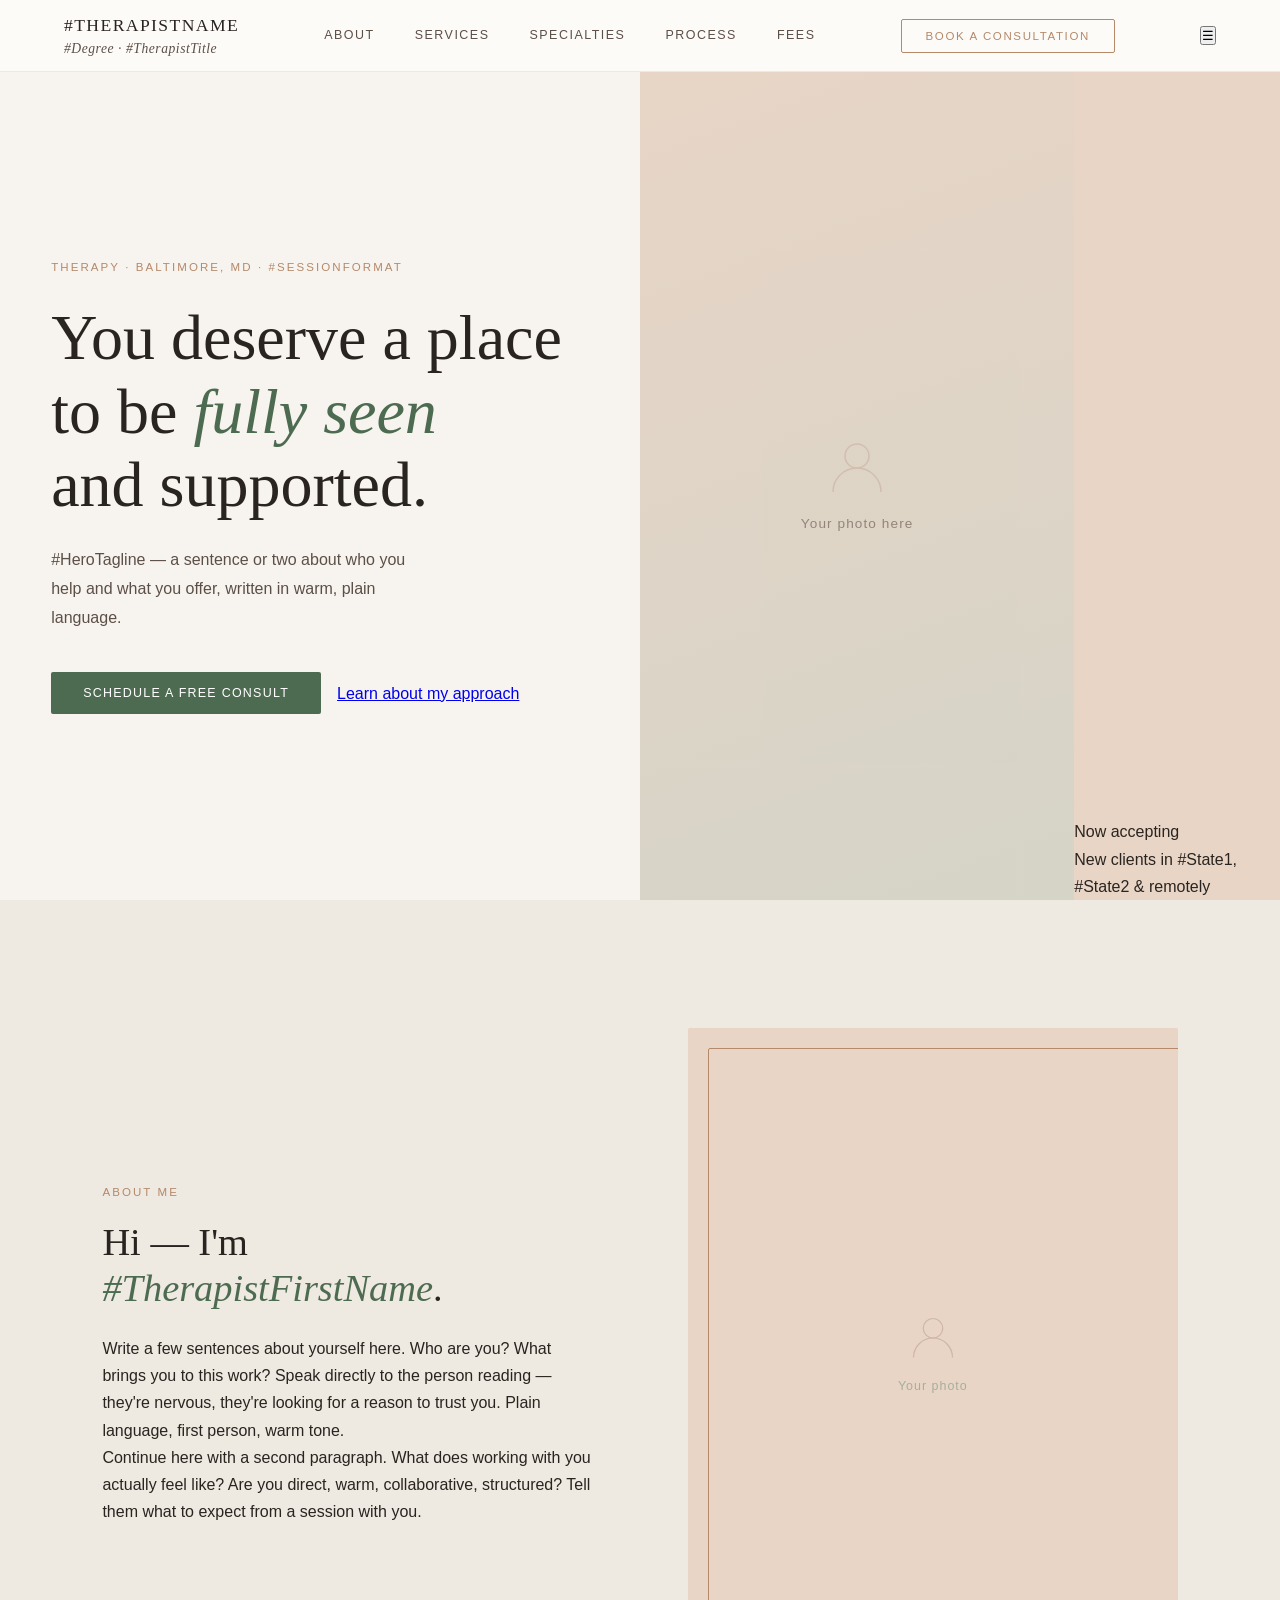
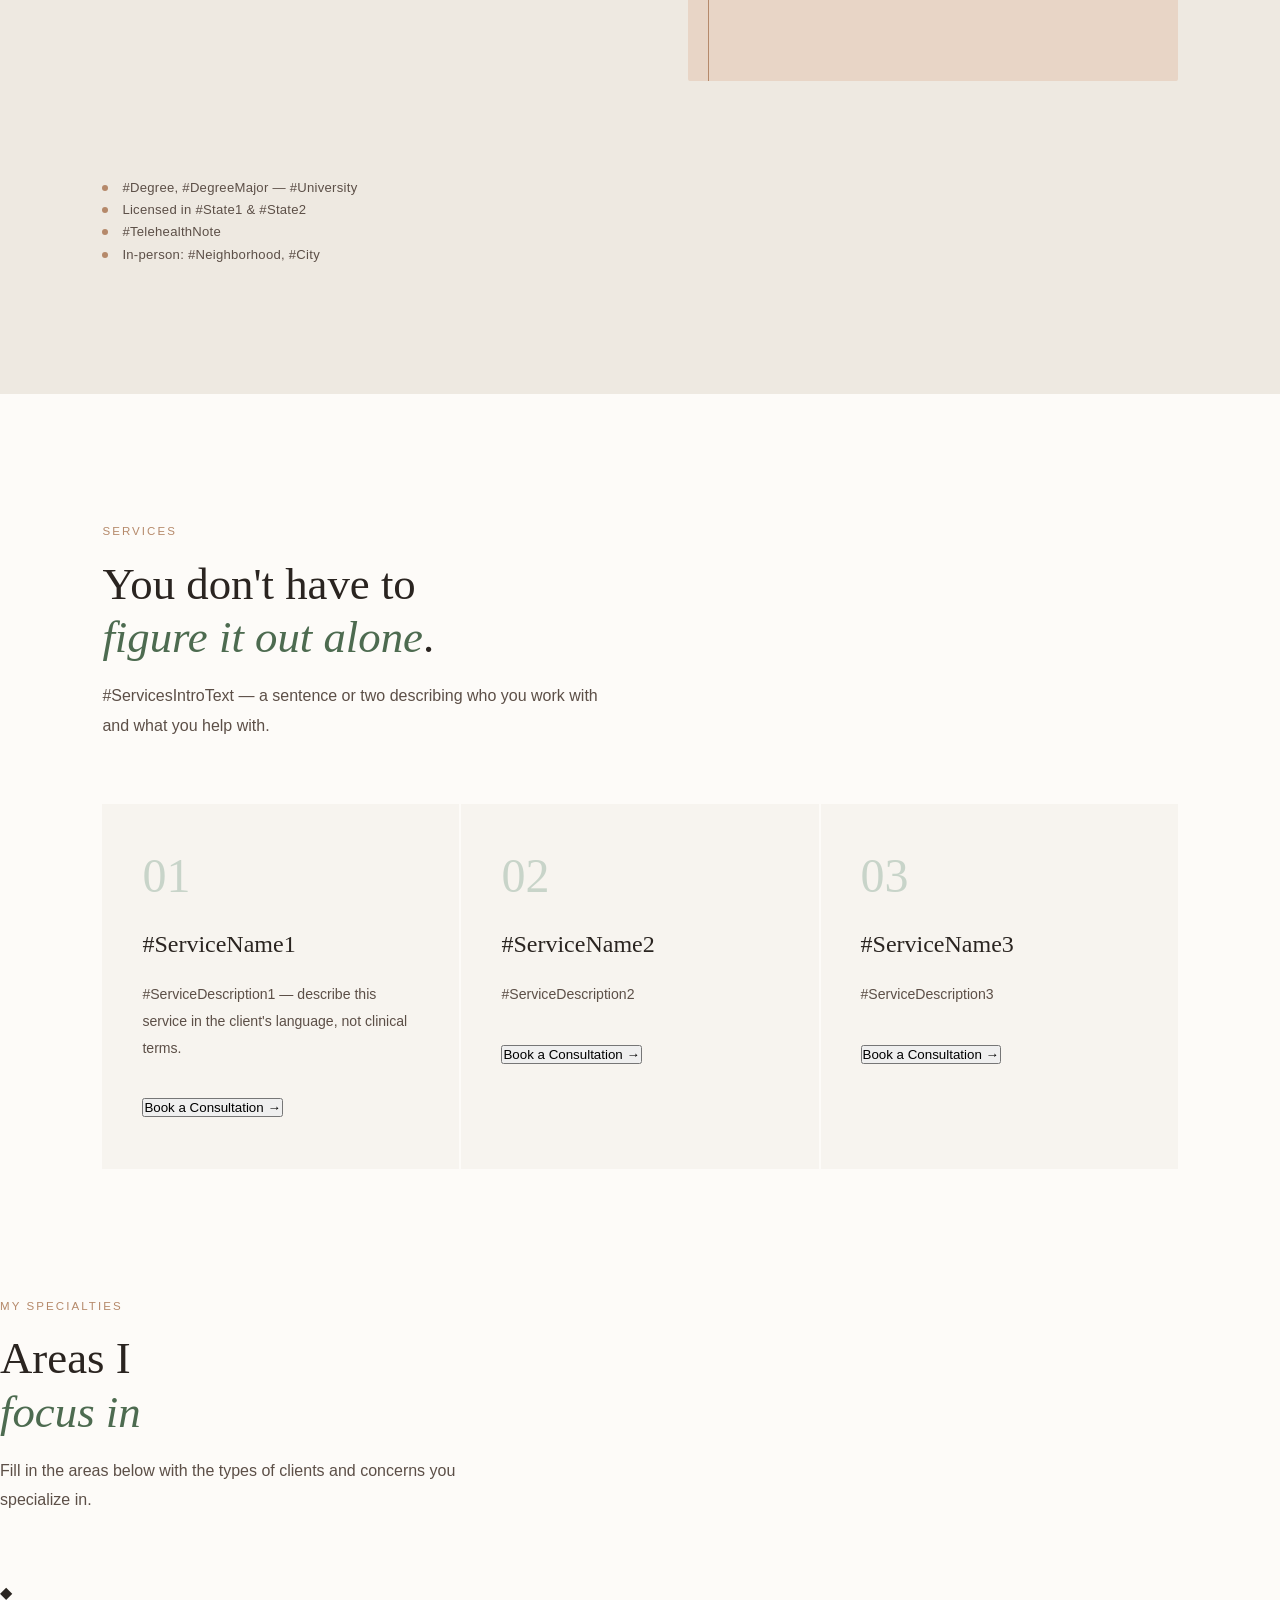
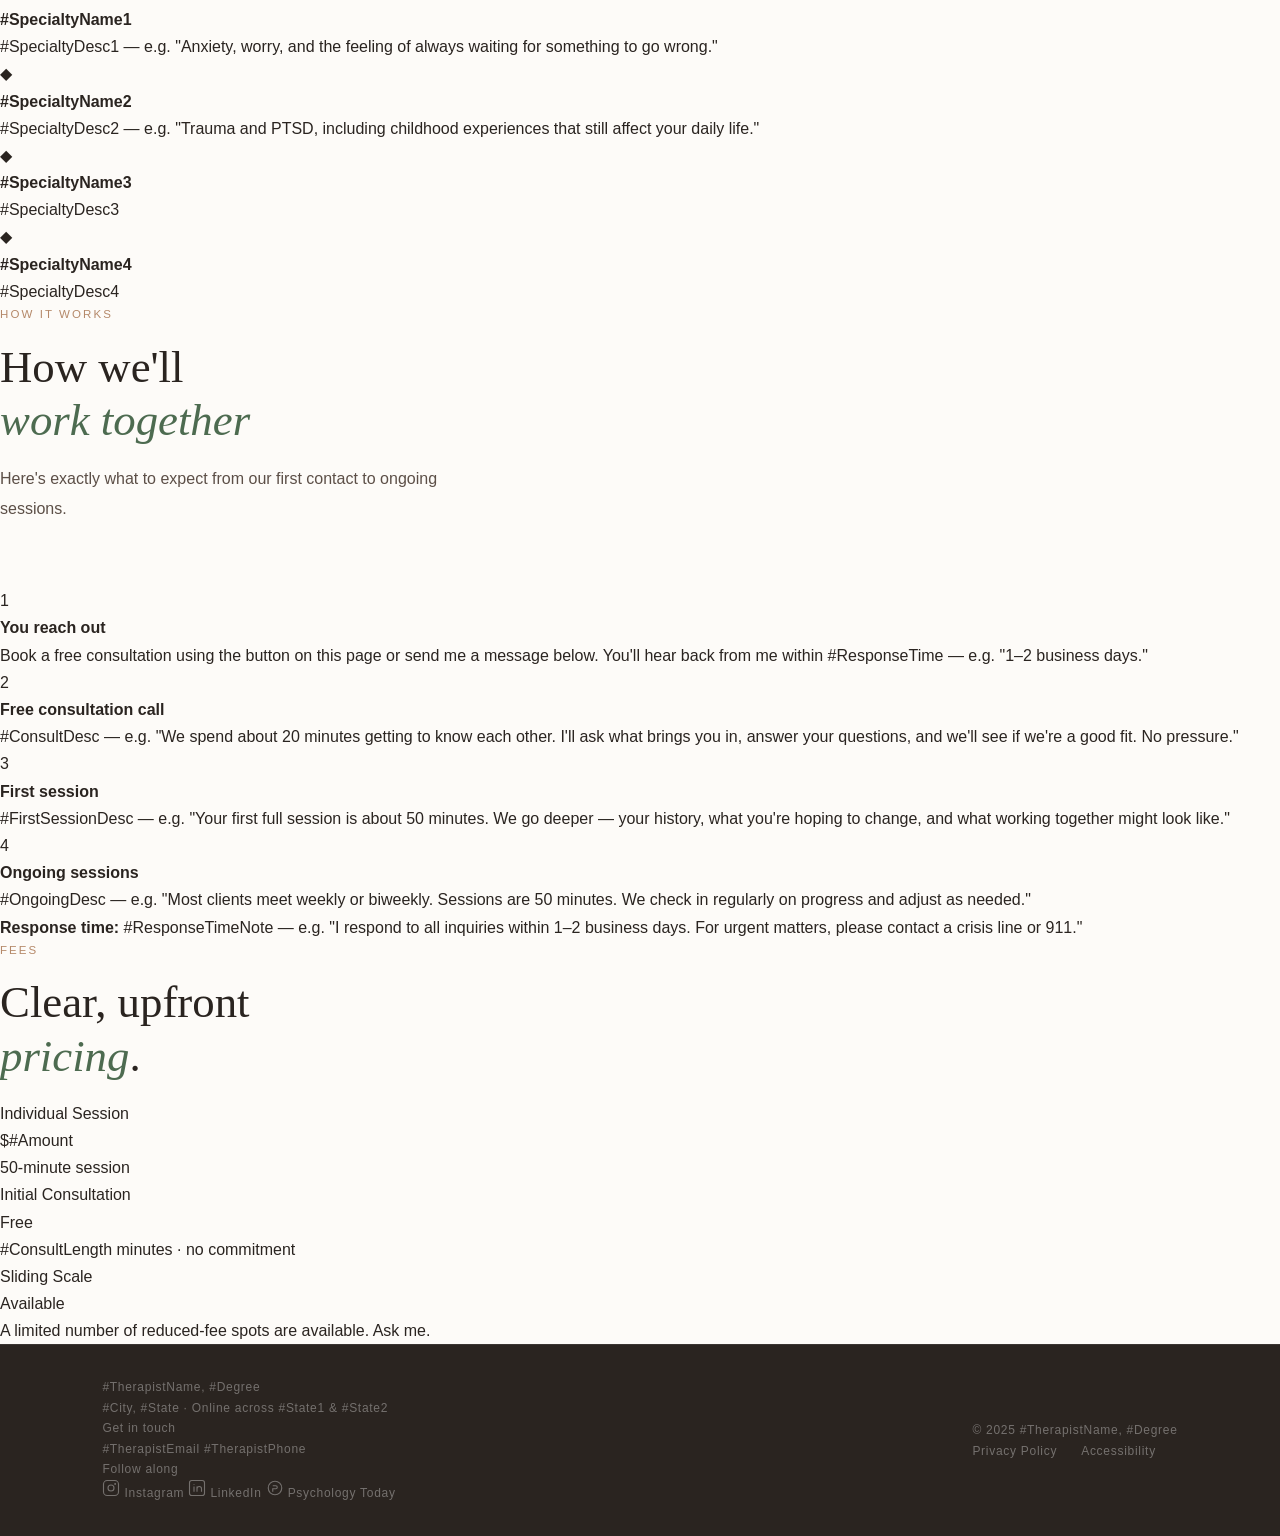
==== Donesha Barnett Web/index.html @ 7102c222 "Add files via upload" ====
<!DOCTYPE html>
<html lang="en">
<head>
  <meta charset="UTF-8">
  <meta name="viewport" content="width=device-width, initial-scale=1.0">
  <title>#TherapistName — Therapy</title>
  <link rel="preconnect" href="https://fonts.googleapis.com">
  <link rel="preconnect" href="https://fonts.gstatic.com" crossorigin>
  <link href="https://fonts.googleapis.com/css2?family=Libre+Baskerville:ital,wght@0,400;0,700;1,400&family=Outfit:wght@300;400;500&display=swap" rel="stylesheet">
  <link rel="stylesheet" href="style.css">
</head>
<body>

<!-- NAV -->
<nav id="mainNav">
  <div class="nav-logo">
    #TherapistName
    <span>#Degree · #TherapistTitle</span>
  </div>
  <ul class="nav-links">
    <li><a href="#about">About</a></li>
    <li><a href="#services">Services</a></li>
    <li><a href="#specialties">Specialties</a></li>
    <li><a href="#process">Process</a></li>
    <li><a href="#fees">Fees</a></li>
  </ul>
  <button class="nav-cta" id="navBookBtn">Book a Consultation</button>
  <button class="nav-hamburger" id="navHamburger" aria-label="Open menu">&#9776;</button>
</nav>

<!-- HERO -->
<section class="hero" id="hero">
  <div class="hero-left">
    <p class="hero-eyebrow">Therapy · Baltimore, MD · #SessionFormat</p>
    <h1 class="hero-h1">
      You deserve a place<br>
      to be <em>fully seen</em><br>
      and supported.
    </h1>
    <p class="hero-sub">
      #HeroTagline — a sentence or two about who you help and what you offer, written in warm, plain language.
    </p>
    <div class="hero-actions">
      <button class="btn-primary" id="heroBookBtn">Schedule a Free Consult</button>
      <a href="#about" class="btn-ghost">Learn about my approach</a>
    </div>
  </div>
  <div class="hero-right">
    <div class="hero-photo-placeholder">
      <svg viewBox="0 0 64 64" fill="none" xmlns="http://www.w3.org/2000/svg">
        <circle cx="32" cy="20" r="12" stroke="#A07B6A" stroke-width="1.5"/>
        <path d="M8 56c0-13.255 10.745-24 24-24s24 10.745 24 24" stroke="#A07B6A" stroke-width="1.5"/>
      </svg>
      Your photo here
    </div>
    <div class="hero-badge">
      <p class="badge-label">Now accepting</p>
      <p class="badge-text">New clients in #State1, #State2 &amp; remotely</p>
    </div>
  </div>
</section>

<!-- ABOUT ME -->
<section class="about" id="about">
  <div class="about-header">
    <p class="section-label">About Me</p>
    <h2 class="about-title">Hi — I'm <em>#TherapistFirstName</em>.</h2>
    <p class="about-intro-placeholder">
      Write a few sentences about yourself here. Who are you? What brings you to this work? Speak directly to the person reading — they're nervous, they're looking for a reason to trust you. Plain language, first person, warm tone.
    </p>
    <p class="about-intro-placeholder">
      Continue here with a second paragraph. What does working with you actually feel like? Are you direct, warm, collaborative, structured? Tell them what to expect from a session with you.
    </p>
  </div>
  <div class="about-photo">
    <div class="about-photo-inner">
      <svg width="52" height="52" viewBox="0 0 64 64" fill="none" xmlns="http://www.w3.org/2000/svg">
        <circle cx="32" cy="20" r="12" stroke="#A07B6A" stroke-width="1.5"/>
        <path d="M8 56c0-13.255 10.745-24 24-24s24 10.745 24 24" stroke="#A07B6A" stroke-width="1.5"/>
      </svg>
      Your photo
    </div>
  </div>
  <div class="about-credentials">
    <div class="credential">
      <div class="credential-dot"></div>
      <span class="credential-text">#Degree, #DegreeMajor — #University</span>
    </div>
    <div class="credential">
      <div class="credential-dot"></div>
      <span class="credential-text">Licensed in #State1 &amp; #State2</span>
    </div>
    <div class="credential">
      <div class="credential-dot"></div>
      <span class="credential-text">#TelehealthNote</span>
    </div>
    <div class="credential">
      <div class="credential-dot"></div>
      <span class="credential-text">In-person: #Neighborhood, #City</span>
    </div>
  </div>
</section>

<!-- SERVICES — with booking CTA under each -->
<section class="services" id="services">
  <div class="services-header">
    <p class="section-label">Services</p>
    <h2 class="section-title">You don't have to<br><em>figure it out alone</em>.</h2>
    <p class="section-intro">
      #ServicesIntroText — a sentence or two describing who you work with and what you help with.
    </p>
  </div>
  <div class="services-grid">
    <div class="service-card">
      <div class="service-number">01</div>
      <h3 class="service-name">#ServiceName1</h3>
      <p class="service-desc">#ServiceDescription1 — describe this service in the client's language, not clinical terms.</p>
      <button class="service-book-btn" data-booking="true">Book a Consultation →</button>
    </div>
    <div class="service-card">
      <div class="service-number">02</div>
      <h3 class="service-name">#ServiceName2</h3>
      <p class="service-desc">#ServiceDescription2</p>
      <button class="service-book-btn" data-booking="true">Book a Consultation →</button>
    </div>
    <div class="service-card">
      <div class="service-number">03</div>
      <h3 class="service-name">#ServiceName3</h3>
      <p class="service-desc">#ServiceDescription3</p>
      <button class="service-book-btn" data-booking="true">Book a Consultation →</button>
    </div>
  </div>
</section>

<!-- SPECIALTIES -->
<section class="specialties-section" id="specialties">
  <div class="specialties-header">
    <p class="section-label">My Specialties</p>
    <h2 class="section-title">Areas I<br><em>focus in</em></h2>
    <p class="section-intro">Fill in the areas below with the types of clients and concerns you specialize in.</p>
  </div>
  <div class="specialties-grid">
    <div class="specialty-card">
      <div class="specialty-icon">&#9670;</div>
      <h4 class="specialty-name">#SpecialtyName1</h4>
      <p class="specialty-desc">#SpecialtyDesc1 — e.g. "Anxiety, worry, and the feeling of always waiting for something to go wrong."</p>
    </div>
    <div class="specialty-card">
      <div class="specialty-icon">&#9670;</div>
      <h4 class="specialty-name">#SpecialtyName2</h4>
      <p class="specialty-desc">#SpecialtyDesc2 — e.g. "Trauma and PTSD, including childhood experiences that still affect your daily life."</p>
    </div>
    <div class="specialty-card">
      <div class="specialty-icon">&#9670;</div>
      <h4 class="specialty-name">#SpecialtyName3</h4>
      <p class="specialty-desc">#SpecialtyDesc3</p>
    </div>
    <div class="specialty-card">
      <div class="specialty-icon">&#9670;</div>
      <h4 class="specialty-name">#SpecialtyName4</h4>
      <p class="specialty-desc">#SpecialtyDesc4</p>
    </div>
  </div>
</section>

<!-- PROCESS / HOW SESSIONS WORK -->
<section class="process-section" id="process">
  <div class="process-header">
    <p class="section-label">How It Works</p>
    <h2 class="section-title">How we'll<br><em>work together</em></h2>
    <p class="section-intro">Here's exactly what to expect from our first contact to ongoing sessions.</p>
  </div>
  <div class="process-steps">
    <div class="process-step">
      <div class="step-number">1</div>
      <div class="step-content">
        <h4 class="step-title">You reach out</h4>
        <p class="step-desc">Book a free consultation using the button on this page or send me a message below. You'll hear back from me within #ResponseTime — e.g. "1–2 business days."</p>
      </div>
    </div>
    <div class="process-connector"></div>
    <div class="process-step">
      <div class="step-number">2</div>
      <div class="step-content">
        <h4 class="step-title">Free consultation call</h4>
        <p class="step-desc">#ConsultDesc — e.g. "We spend about 20 minutes getting to know each other. I'll ask what brings you in, answer your questions, and we'll see if we're a good fit. No pressure."</p>
      </div>
    </div>
    <div class="process-connector"></div>
    <div class="process-step">
      <div class="step-number">3</div>
      <div class="step-content">
        <h4 class="step-title">First session</h4>
        <p class="step-desc">#FirstSessionDesc — e.g. "Your first full session is about 50 minutes. We go deeper — your history, what you're hoping to change, and what working together might look like."</p>
      </div>
    </div>
    <div class="process-connector"></div>
    <div class="process-step">
      <div class="step-number">4</div>
      <div class="step-content">
        <h4 class="step-title">Ongoing sessions</h4>
        <p class="step-desc">#OngoingDesc — e.g. "Most clients meet weekly or biweekly. Sessions are 50 minutes. We check in regularly on progress and adjust as needed."</p>
      </div>
    </div>
  </div>
  <div class="process-note">
    <p><strong>Response time:</strong> #ResponseTimeNote — e.g. "I respond to all inquiries within 1–2 business days. For urgent matters, please contact a crisis line or 911."</p>
  </div>
</section>

<!-- FEES -->
<section class="fees-section" id="fees">
  <div class="fees-inner">
    <div class="fees-header">
      <p class="section-label">Fees</p>
      <h2 class="section-title">Clear, upfront<br><em>pricing</em>.</h2>
    </div>
    <div class="fees-grid">
      <div class="fee-card">
        <p class="fee-type">Individual Session</p>
        <p class="fee-price">$#Amount</p>
        <p class="fee-detail">50-minute session</p>
      </div>
      <div class="fee-card">
        <p class="fee-type">Initial Consultation</p>
        <p class="fee-price">Free</p>
        <p class="fee-detail">#ConsultLength minutes · no commitment</p>
      </div>
      <div class="fee-card">
        <p class="fee-type">Sliding Scale</p>
        <p class="fee-price">Available</p>
        <p class="fee-detail">A limited number of reduced-fee spots are available. Ask me.</p>
      </div>
    </div>
  </div>
</section>

<!-- FOOTER -->
<footer>
  <div class="footer-top">
    <div class="footer-brand">
      <p class="footer-name">#TherapistName, #Degree</p>
      <p class="footer-location">#City, #State · Online across #State1 &amp; #State2</p>
    </div>
    <div class="footer-contact">
      <p class="footer-contact-label">Get in touch</p>
      <a href="mailto:#TherapistEmail" class="footer-email">#TherapistEmail</a>
      <a href="tel:#TherapistPhone" class="footer-phone">#TherapistPhone</a>
    </div>
    <div class="footer-socials">
      <p class="footer-contact-label">Follow along</p>
      <div class="social-links">
        <a href="#" class="social-link" aria-label="Instagram">
          <!-- Instagram icon -->
          <svg width="18" height="18" viewBox="0 0 24 24" fill="none" stroke="currentColor" stroke-width="1.5">
            <rect x="2" y="2" width="20" height="20" rx="5" ry="5"/>
            <circle cx="12" cy="12" r="4"/>
            <circle cx="17.5" cy="6.5" r="0.5" fill="currentColor"/>
          </svg>
          Instagram
        </a>
        <a href="#" class="social-link" aria-label="LinkedIn">
          <!-- LinkedIn icon -->
          <svg width="18" height="18" viewBox="0 0 24 24" fill="none" stroke="currentColor" stroke-width="1.5">
            <rect x="2" y="2" width="20" height="20" rx="3"/>
            <line x1="8" y1="10" x2="8" y2="17"/>
            <line x1="8" y1="7" x2="8" y2="7.5" stroke-width="2"/>
            <path d="M12 10v7M12 13a3 3 0 0 1 6 0v4"/>
          </svg>
          LinkedIn
        </a>
        <a href="#" class="social-link" aria-label="Psychology Today">
          <svg width="18" height="18" viewBox="0 0 24 24" fill="none" stroke="currentColor" stroke-width="1.5">
            <circle cx="12" cy="12" r="9"/>
            <path d="M9 9h4a2 2 0 0 1 0 4H9v4"/>
          </svg>
          Psychology Today
        </a>
      </div>
    </div>
  </div>
  <div class="footer-bottom">
    <span>© 2025 #TherapistName, #Degree</span>
    <div class="footer-links">
      <a href="#">Privacy Policy</a>
      <a href="#">Accessibility</a>
    </div>
  </div>
</footer>

<script src="main.js"></script>
</body>
</html>
---- Donesha Barnett Web/style.css ----
/* ============================================================
   THERAPIST WEBSITE — style.css
   Linked from index.html
   ============================================================ */

*, *::before, *::after { box-sizing: border-box; margin: 0; padding: 0; }

:root {
  --cream: #F7F4EF;
  --warm-white: #FDFBF8;
  --sage: #8A9E8C;
  --sage-deep: #4D6B50;
  --mist: #C8D4C9;
  --clay: #B5896A;
  --clay-light: #E8D5C6;
  --ink: #2A2420;
  --ink-soft: #5C4F47;
  --gold: #C4973A;
  --gold-light: #EDD9A3;
  --section-bg: #EEE9E1;
}

html { scroll-behavior: smooth; }

body {
  font-family: 'DM Sans', sans-serif;
  background: var(--warm-white);
  color: var(--ink);
  font-weight: 300;
  line-height: 1.7;
}

/* ── NAV ─────────────────────────────────────────── */
nav {
  position: fixed; top: 0; width: 100%; z-index: 100;
  background: rgba(253,251,248,0.92);
  backdrop-filter: blur(8px);
  border-bottom: 1px solid rgba(180,160,140,0.2);
  padding: 0 5%;
  display: flex; align-items: center; justify-content: space-between;
  height: 72px;
}

.nav-logo {
  font-family: 'Cormorant Garamond', serif;
  font-weight: 400;
  font-size: 1.1rem;
  letter-spacing: 0.08em;
  color: var(--ink);
  text-transform: uppercase;
}

.nav-logo span {
  font-weight: 300;
  font-style: italic;
  text-transform: none;
  font-size: 0.85rem;
  letter-spacing: 0.04em;
  color: var(--ink-soft);
  display: block;
  margin-top: -4px;
}

.nav-links {
  display: flex; gap: 2.5rem; list-style: none;
  font-size: 0.78rem; letter-spacing: 0.12em; text-transform: uppercase;
}

.nav-links a { color: var(--ink-soft); text-decoration: none; transition: color 0.2s; }
.nav-links a:hover { color: var(--sage-deep); }

.nav-cta {
  background: transparent;
  border: 1px solid var(--clay);
  color: var(--clay);
  padding: 10px 24px;
  font-family: 'DM Sans', sans-serif;
  font-size: 0.72rem;
  letter-spacing: 0.14em;
  text-transform: uppercase;
  cursor: pointer;
  transition: all 0.25s;
  border-radius: 2px;
}

.nav-cta:hover { background: var(--clay); color: white; }

/* ── HERO ────────────────────────────────────────── */
.hero {
  min-height: 100vh;
  display: grid;
  grid-template-columns: 1fr 1fr;
  padding-top: 72px;
}

.hero-left {
  padding: 8% 6% 8% 8%;
  display: flex;
  flex-direction: column;
  justify-content: center;
  background: var(--cream);
}

.hero-eyebrow {
  font-size: 0.72rem;
  letter-spacing: 0.18em;
  text-transform: uppercase;
  color: var(--clay);
  margin-bottom: 1.5rem;
}

.hero-h1 {
  font-family: 'Cormorant Garamond', serif;
  font-weight: 300;
  font-size: clamp(2.8rem, 5vw, 4.2rem);
  line-height: 1.15;
  color: var(--ink);
  margin-bottom: 1.5rem;
}

.hero-h1 em { font-style: italic; color: var(--sage-deep); }

.hero-sub {
  font-size: 1rem;
  color: var(--ink-soft);
  margin-bottom: 2.5rem;
  max-width: 380px;
  line-height: 1.8;
}

.hero-actions { display: flex; gap: 1rem; align-items: center; }

.btn-primary {
  background: var(--sage-deep);
  color: white;
  padding: 14px 32px;
  border: none;
  font-family: 'DM Sans', sans-serif;
  font-size: 0.78rem;
  letter-spacing: 0.1em;
  text-transform: uppercase;
  cursor: pointer;
  border-radius: 2px;
  transition: all 0.25s;
}
.btn-primary:hover { background: var(--ink); }

.btn-secondary {
  background: transparent;
  color: var(--ink-soft);
  border: none;
  font-family: 'DM Sans', sans-serif;
  font-size: 0.78rem;
  letter-spacing: 0.06em;
  cursor: pointer;
  padding: 0;
  text-decoration: underline;
  text-underline-offset: 4px;
  text-decoration-color: var(--mist);
}

.hero-right {
  position: relative;
  background: var(--clay-light);
  overflow: hidden;
  display: flex;
  align-items: flex-end;
  justify-content: center;
}

.hero-photo-placeholder {
  width: 100%;
  height: 100%;
  background: linear-gradient(160deg, var(--clay-light) 0%, var(--mist) 100%);
  display: flex;
  align-items: center;
  justify-content: center;
  flex-direction: column;
  gap: 12px;
  color: var(--ink-soft);
  opacity: 0.6;
  font-size: 0.85rem;
  letter-spacing: 0.08em;
}

.hero-photo-placeholder svg { width: 64px; height: 64px; opacity: 0.4; }

.hero-accent {
  position: absolute;
  bottom: 40px;
  left: -20px;
  background: var(--warm-white);
  padding: 20px 28px;
  border-radius: 2px;
  box-shadow: 0 8px 32px rgba(0,0,0,0.06);
  max-width: 220px;
}

.hero-accent-label {
  font-size: 0.65rem;
  letter-spacing: 0.14em;
  text-transform: uppercase;
  color: var(--clay);
  margin-bottom: 4px;
}

.hero-accent-text {
  font-family: 'Cormorant Garamond', serif;
  font-size: 1rem;
  color: var(--ink);
  font-style: italic;
}

/* ── QUOTE BAND ──────────────────────────────────── */
.quote-band {
  background: var(--sage-deep);
  padding: 4rem 10%;
  text-align: center;
}

.quote-band blockquote {
  font-family: 'Cormorant Garamond', serif;
  font-size: clamp(1.4rem, 2.5vw, 1.9rem);
  font-weight: 300;
  font-style: italic;
  color: rgba(255,255,255,0.92);
  line-height: 1.6;
  max-width: 720px;
  margin: 0 auto 1rem;
}

.quote-band cite {
  font-family: 'DM Sans', sans-serif;
  font-size: 0.72rem;
  letter-spacing: 0.14em;
  text-transform: uppercase;
  color: var(--mist);
}

/* ── SERVICES ────────────────────────────────────── */
.services {
  padding: 8rem 8%;
  background: var(--warm-white);
}

.section-label {
  font-size: 0.72rem;
  letter-spacing: 0.18em;
  text-transform: uppercase;
  color: var(--clay);
  margin-bottom: 1rem;
}

.section-title {
  font-family: 'Cormorant Garamond', serif;
  font-weight: 300;
  font-size: clamp(2rem, 3.5vw, 3rem);
  color: var(--ink);
  margin-bottom: 1rem;
  max-width: 560px;
  line-height: 1.2;
}

.section-title em { font-style: italic; color: var(--sage-deep); }

.section-intro {
  font-size: 1rem;
  color: var(--ink-soft);
  max-width: 500px;
  margin-bottom: 4rem;
  line-height: 1.85;
}

.services-grid {
  display: grid;
  grid-template-columns: repeat(3, 1fr);
  gap: 2px;
}

.service-card {
  background: var(--cream);
  padding: 3rem 2.5rem;
  position: relative;
  transition: background 0.3s;
}

.service-card:hover { background: var(--clay-light); }

.service-number {
  font-family: 'Cormorant Garamond', serif;
  font-size: 3rem;
  font-weight: 300;
  color: var(--mist);
  line-height: 1;
  margin-bottom: 1.5rem;
}

.service-name {
  font-family: 'Cormorant Garamond', serif;
  font-size: 1.5rem;
  font-weight: 400;
  color: var(--ink);
  margin-bottom: 1rem;
}

.service-desc {
  font-size: 0.88rem;
  color: var(--ink-soft);
  line-height: 1.9;
  margin-bottom: 2rem;
}

.service-link {
  font-size: 0.72rem;
  letter-spacing: 0.12em;
  text-transform: uppercase;
  color: var(--sage-deep);
  text-decoration: none;
  border-bottom: 1px solid var(--mist);
  padding-bottom: 2px;
  transition: border-color 0.2s;
}

.service-link:hover { border-color: var(--sage-deep); }

/* ── ABOUT ───────────────────────────────────────── */
.about {
  padding: 8rem 8%;
  background: var(--section-bg);
  display: grid;
  grid-template-columns: 1fr 1fr;
  gap: 6rem;
  align-items: center;
}

.about-photo {
  aspect-ratio: 3/4;
  background: var(--clay-light);
  border-radius: 2px;
  display: flex;
  align-items: center;
  justify-content: center;
  position: relative;
  overflow: hidden;
}

.about-photo::after {
  content: '';
  position: absolute;
  top: 20px; right: -20px;
  width: 100%; height: 100%;
  border: 1px solid var(--clay);
  border-radius: 2px;
  pointer-events: none;
}

.about-photo-inner {
  text-align: center;
  font-size: 0.78rem;
  letter-spacing: 0.08em;
  color: #8A9E8C;
  opacity: 0.7;
}

.about-photo-inner svg { display: block; margin: 0 auto 12px; opacity: 0.5; }

.about-title {
  font-family: 'Cormorant Garamond', serif;
  font-size: clamp(2rem, 3vw, 2.8rem);
  font-weight: 300;
  color: var(--ink);
  line-height: 1.2;
  margin-bottom: 1.5rem;
}

.about-title em { font-style: italic; color: var(--sage-deep); }

.about-body {
  font-size: 0.95rem;
  color: var(--ink-soft);
  line-height: 1.95;
  margin-bottom: 1.5rem;
}

.credentials {
  margin-top: 2rem;
  display: flex;
  flex-direction: column;
  gap: 12px;
}

.credential {
  display: flex;
  align-items: flex-start;
  gap: 14px;
}

.credential-dot {
  width: 6px; height: 6px;
  background: var(--clay);
  border-radius: 50%;
  margin-top: 8px;
  flex-shrink: 0;
}

.credential-text {
  font-size: 0.82rem;
  color: var(--ink-soft);
  letter-spacing: 0.02em;
}

/* ── TESTIMONIALS ────────────────────────────────── */
.testimonials {
  padding: 8rem 8%;
  background: var(--warm-white);
}

.testimonials-header { text-align: center; margin-bottom: 4rem; }

.testimonials-title {
  margin: 0 auto;
  text-align: center;
  max-width: 480px;
}

.testimonials-grid {
  display: grid;
  grid-template-columns: repeat(3, 1fr);
  gap: 2rem;
}

.testimonial {
  padding: 2.5rem;
  border: 1px solid rgba(180,160,140,0.25);
  border-radius: 2px;
  position: relative;
}

.testimonial::before {
  content: '"';
  font-family: 'Cormorant Garamond', serif;
  font-size: 5rem;
  color: var(--clay-light);
  position: absolute;
  top: 10px; left: 20px;
  line-height: 1;
}

.testimonial-text {
  font-family: 'Cormorant Garamond', serif;
  font-size: 1.05rem;
  font-style: italic;
  color: var(--ink);
  line-height: 1.8;
  margin-bottom: 1.5rem;
  padding-top: 1.5rem;
}

.testimonial-author {
  font-size: 0.72rem;
  letter-spacing: 0.12em;
  text-transform: uppercase;
  color: var(--clay);
}

/* ── CTA ─────────────────────────────────────────── */
.cta-section {
  padding: 8rem 8%;
  background: var(--ink);
  text-align: center;
}

.cta-section .section-label { color: var(--gold); }

.cta-title {
  font-family: 'Cormorant Garamond', serif;
  font-size: clamp(2.2rem, 4vw, 3.5rem);
  font-weight: 300;
  color: white;
  margin-bottom: 1rem;
  line-height: 1.2;
}

.cta-title em { font-style: italic; color: var(--gold); }

.cta-sub {
  font-size: 0.95rem;
  color: rgba(255,255,255,0.55);
  margin-bottom: 2.5rem;
  max-width: 440px;
  margin-left: auto;
  margin-right: auto;
}

.btn-gold {
  background: var(--gold);
  color: var(--ink);
  padding: 16px 40px;
  border: none;
  font-family: 'DM Sans', sans-serif;
  font-size: 0.78rem;
  letter-spacing: 0.12em;
  text-transform: uppercase;
  cursor: pointer;
  border-radius: 2px;
  font-weight: 500;
  transition: all 0.25s;
}
.btn-gold:hover { background: var(--gold-light); }

/* ── CONTACT FORM ────────────────────────────────── */
.contact-section {
  padding: 8rem 8%;
  background: var(--section-bg);
}

.contact-form-wrapper {
  max-width: 560px;
  margin-top: 2rem;
  display: flex;
  flex-direction: column;
  gap: 1.25rem;
}

.form-group {
  display: flex;
  flex-direction: column;
  gap: 6px;
}

.form-group label {
  font-size: 0.75rem;
  letter-spacing: 0.1em;
  text-transform: uppercase;
  color: var(--ink-soft);
}

.form-group input,
.form-group textarea {
  background: var(--warm-white);
  border: 1px solid rgba(180,160,140,0.35);
  border-radius: 2px;
  padding: 12px 16px;
  font-family: 'DM Sans', sans-serif;
  font-size: 0.92rem;
  color: var(--ink);
  outline: none;
  transition: border-color 0.2s;
  resize: vertical;
}

.form-group input:focus,
.form-group textarea:focus {
  border-color: var(--sage-deep);
}

.form-hipaa-note {
  font-size: 0.75rem;
  color: var(--clay);
  background: var(--clay-light);
  padding: 10px 14px;
  border-radius: 2px;
  border-left: 3px solid var(--clay);
  line-height: 1.6;
}

.form-status {
  font-size: 0.85rem;
  color: var(--sage-deep);
  min-height: 1.2em;
}

/* ── FOOTER ──────────────────────────────────────── */
footer {
  background: var(--ink);
  border-top: 1px solid rgba(255,255,255,0.08);
  padding: 2rem 8%;
  display: flex;
  align-items: center;
  justify-content: space-between;
  font-size: 0.75rem;
  color: rgba(255,255,255,0.35);
  letter-spacing: 0.06em;
}

footer a { color: rgba(255,255,255,0.35); text-decoration: none; }
footer a:hover { color: rgba(255,255,255,0.7); }

.footer-links { display: flex; gap: 1.5rem; }

/* ── RESPONSIVE ──────────────────────────────────── */
@media (max-width: 900px) {
  .hero { grid-template-columns: 1fr; }
  .hero-right { min-height: 320px; }
  .services-grid { grid-template-columns: 1fr; }
  .about { grid-template-columns: 1fr; gap: 3rem; }
  .testimonials-grid { grid-template-columns: 1fr; }
  .nav-links { display: none; }
  footer { flex-direction: column; gap: 1rem; text-align: center; }
}
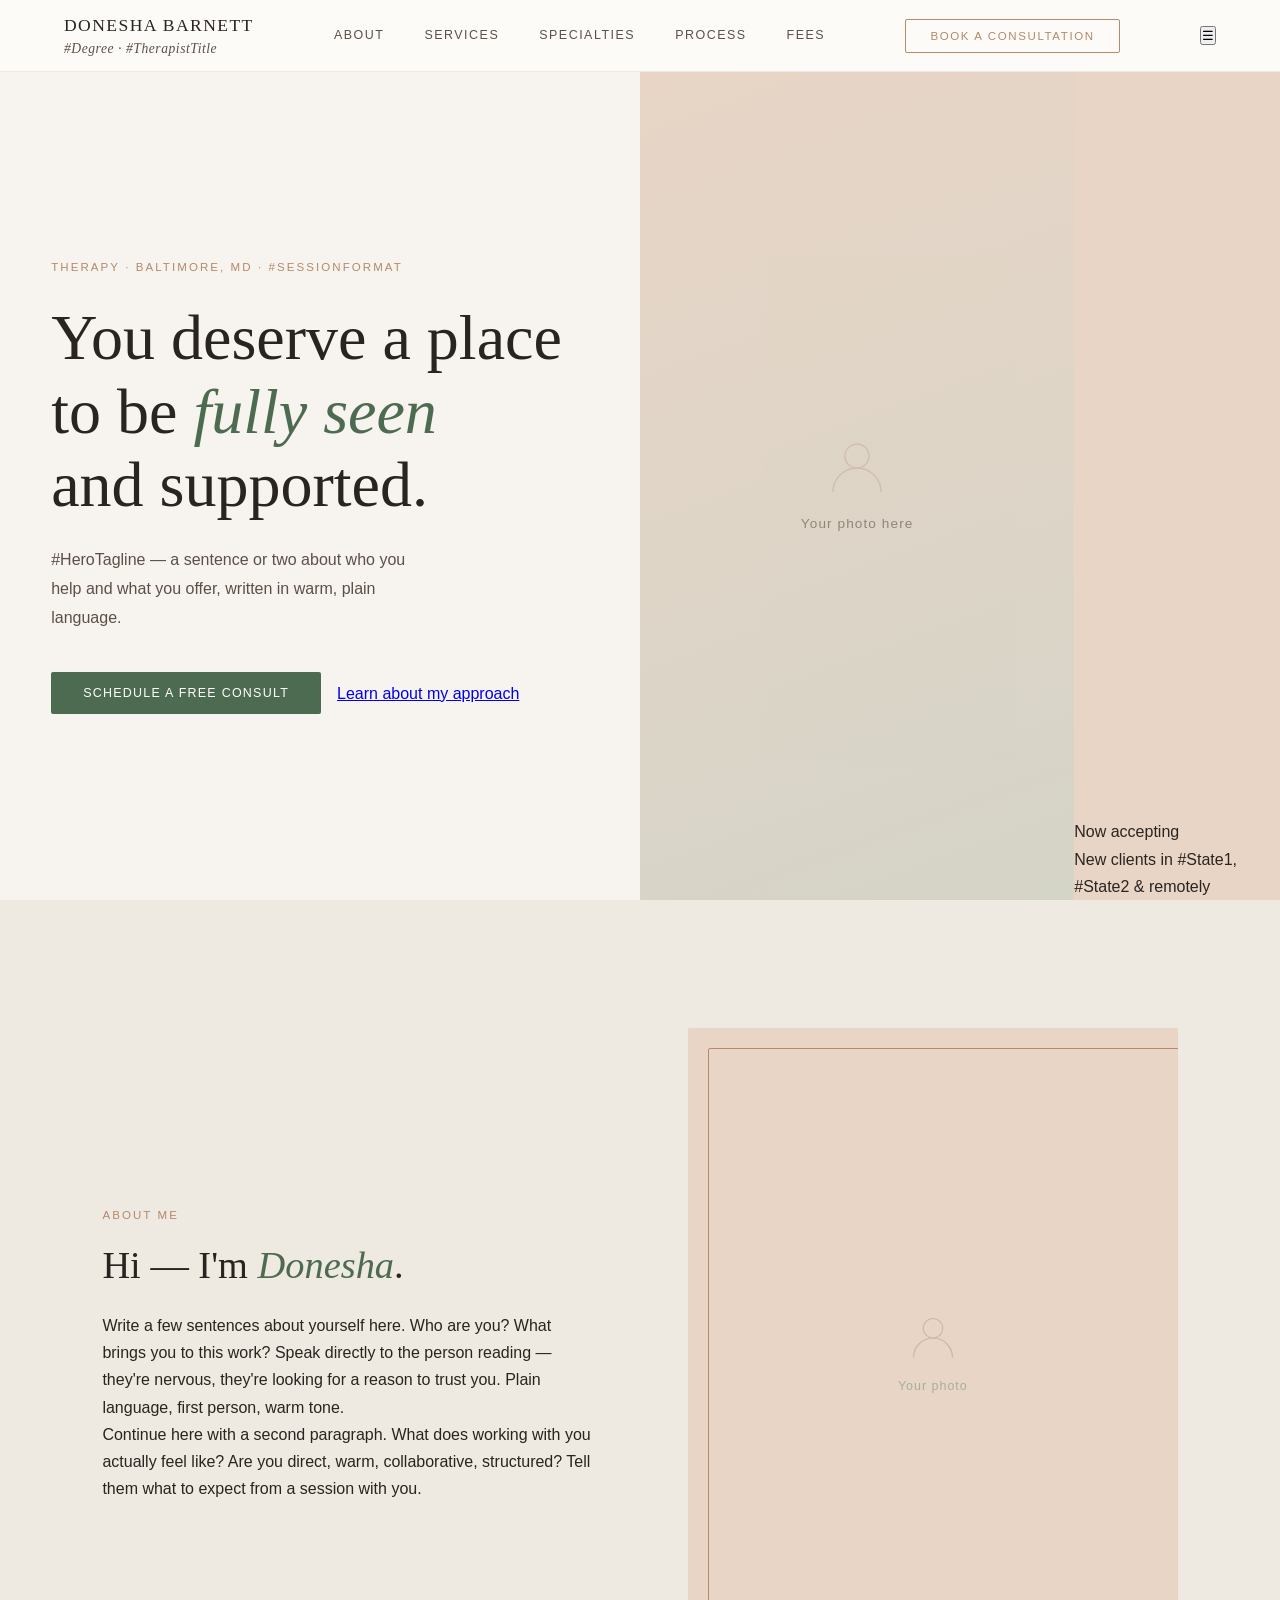
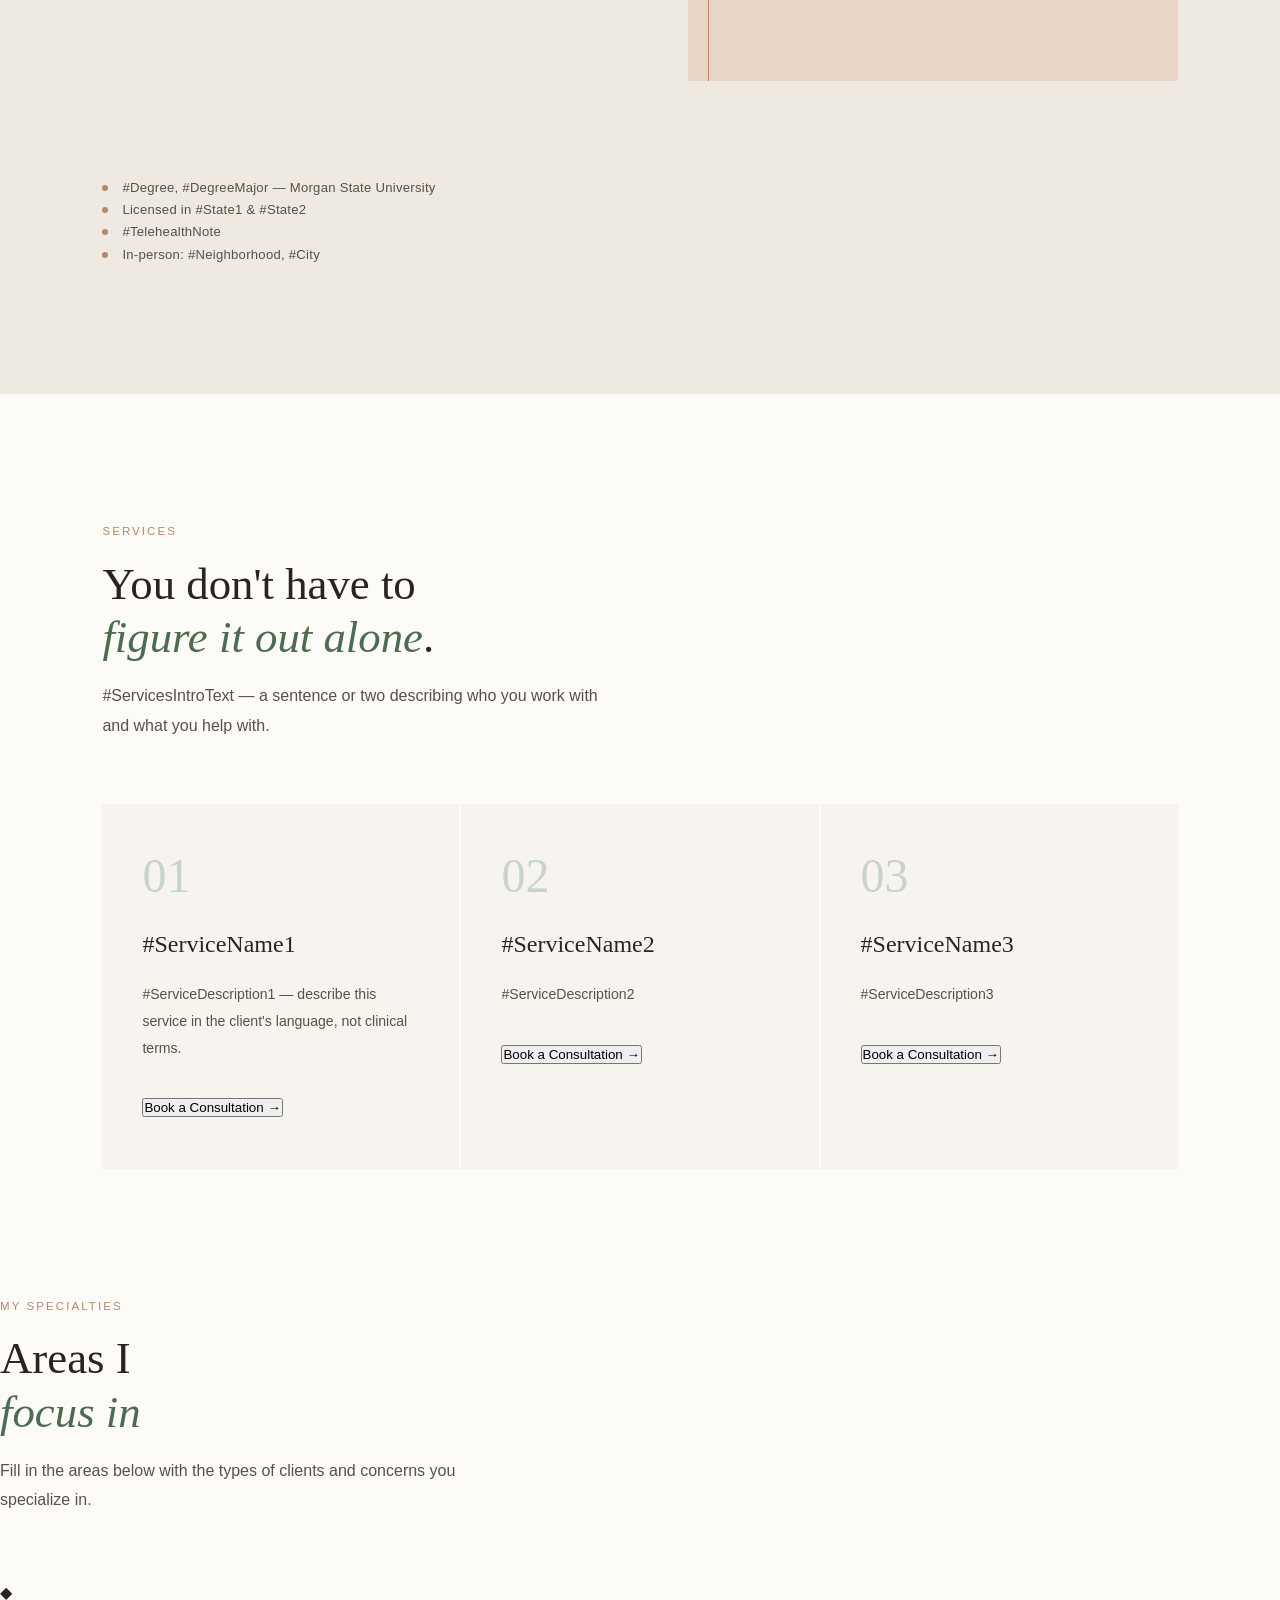
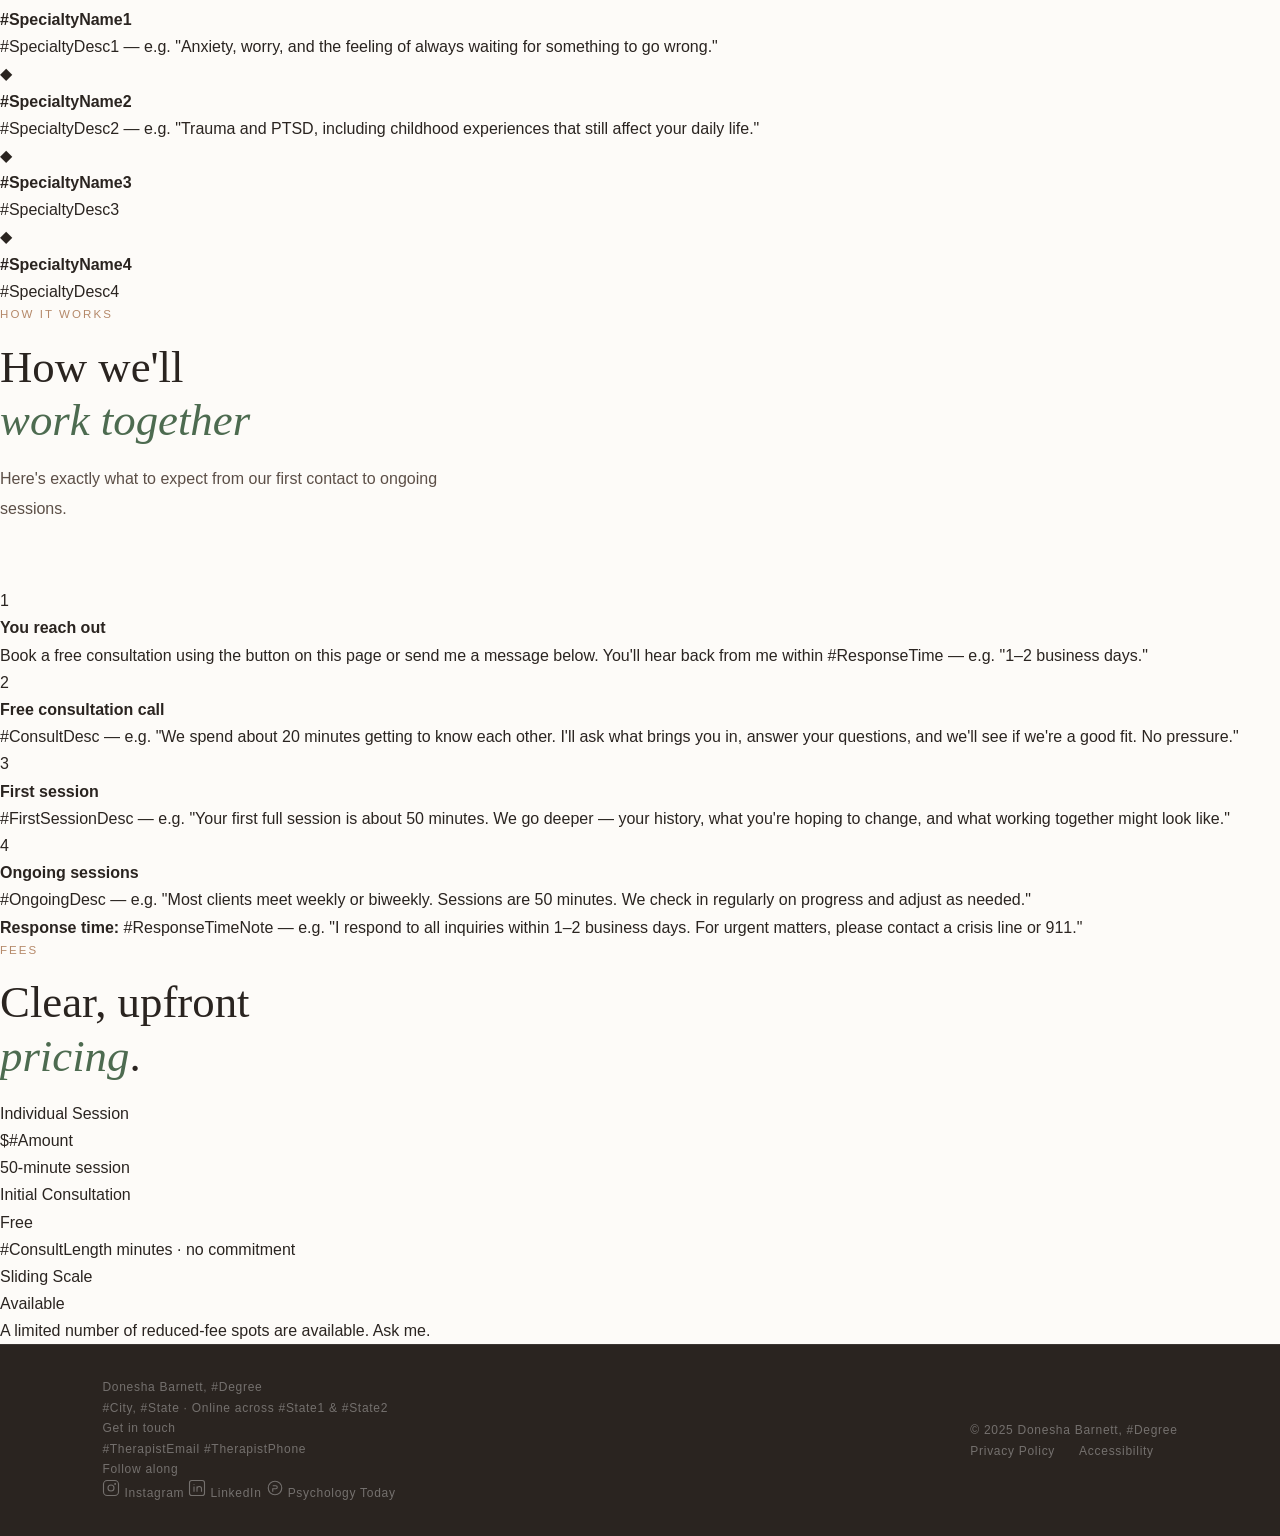
==== commit 9a738269: "Filling in the placeholders names / title part 1" ====
--- a/Donesha Barnett Web/index.html
+++ b/Donesha Barnett Web/index.html
@@ -3,7 +3,7 @@
 <head>
   <meta charset="UTF-8">
   <meta name="viewport" content="width=device-width, initial-scale=1.0">
-  <title>#TherapistName — Therapy</title>
+  <title>Donesha Barnett — Therapy</title>
   <link rel="preconnect" href="https://fonts.googleapis.com">
   <link rel="preconnect" href="https://fonts.gstatic.com" crossorigin>
   <link href="https://fonts.googleapis.com/css2?family=Libre+Baskerville:ital,wght@0,400;0,700;1,400&family=Outfit:wght@300;400;500&display=swap" rel="stylesheet">
@@ -14,7 +14,7 @@
 <!-- NAV -->
 <nav id="mainNav">
   <div class="nav-logo">
-    #TherapistName
+    Donesha Barnett
     <span>#Degree · #TherapistTitle</span>
   </div>
   <ul class="nav-links">
@@ -64,7 +64,7 @@
 <section class="about" id="about">
   <div class="about-header">
     <p class="section-label">About Me</p>
-    <h2 class="about-title">Hi — I'm <em>#TherapistFirstName</em>.</h2>
+    <h2 class="about-title">Hi — I'm <em>Donesha</em>.</h2>
     <p class="about-intro-placeholder">
       Write a few sentences about yourself here. Who are you? What brings you to this work? Speak directly to the person reading — they're nervous, they're looking for a reason to trust you. Plain language, first person, warm tone.
     </p>
@@ -84,7 +84,7 @@
   <div class="about-credentials">
     <div class="credential">
       <div class="credential-dot"></div>
-      <span class="credential-text">#Degree, #DegreeMajor — #University</span>
+      <span class="credential-text">#Degree, #DegreeMajor — Morgan State University</span>
     </div>
     <div class="credential">
       <div class="credential-dot"></div>
@@ -239,7 +239,7 @@
 <footer>
   <div class="footer-top">
     <div class="footer-brand">
-      <p class="footer-name">#TherapistName, #Degree</p>
+      <p class="footer-name">Donesha Barnett, #Degree</p>
       <p class="footer-location">#City, #State · Online across #State1 &amp; #State2</p>
     </div>
     <div class="footer-contact">
@@ -280,7 +280,7 @@
     </div>
   </div>
   <div class="footer-bottom">
-    <span>© 2025 #TherapistName, #Degree</span>
+    <span>© 2025 Donesha Barnett, #Degree</span>
     <div class="footer-links">
       <a href="#">Privacy Policy</a>
       <a href="#">Accessibility</a>
